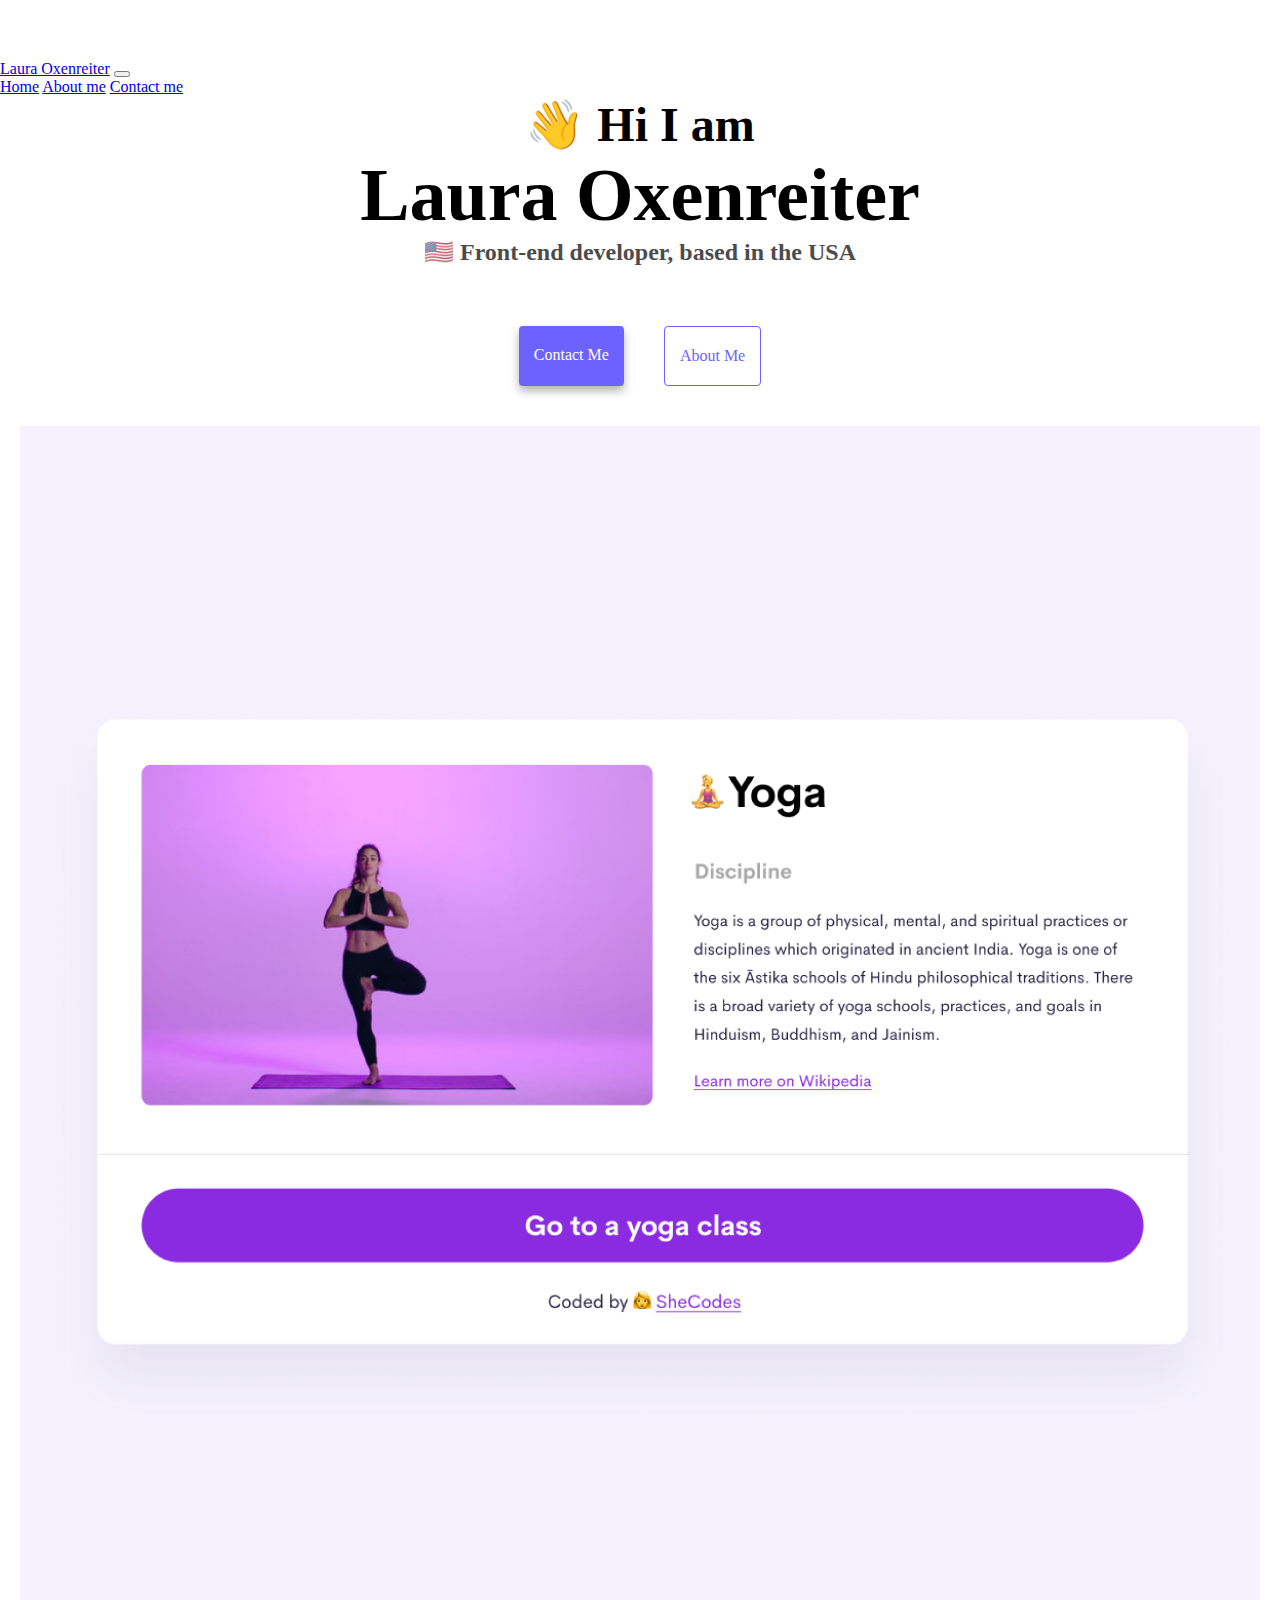
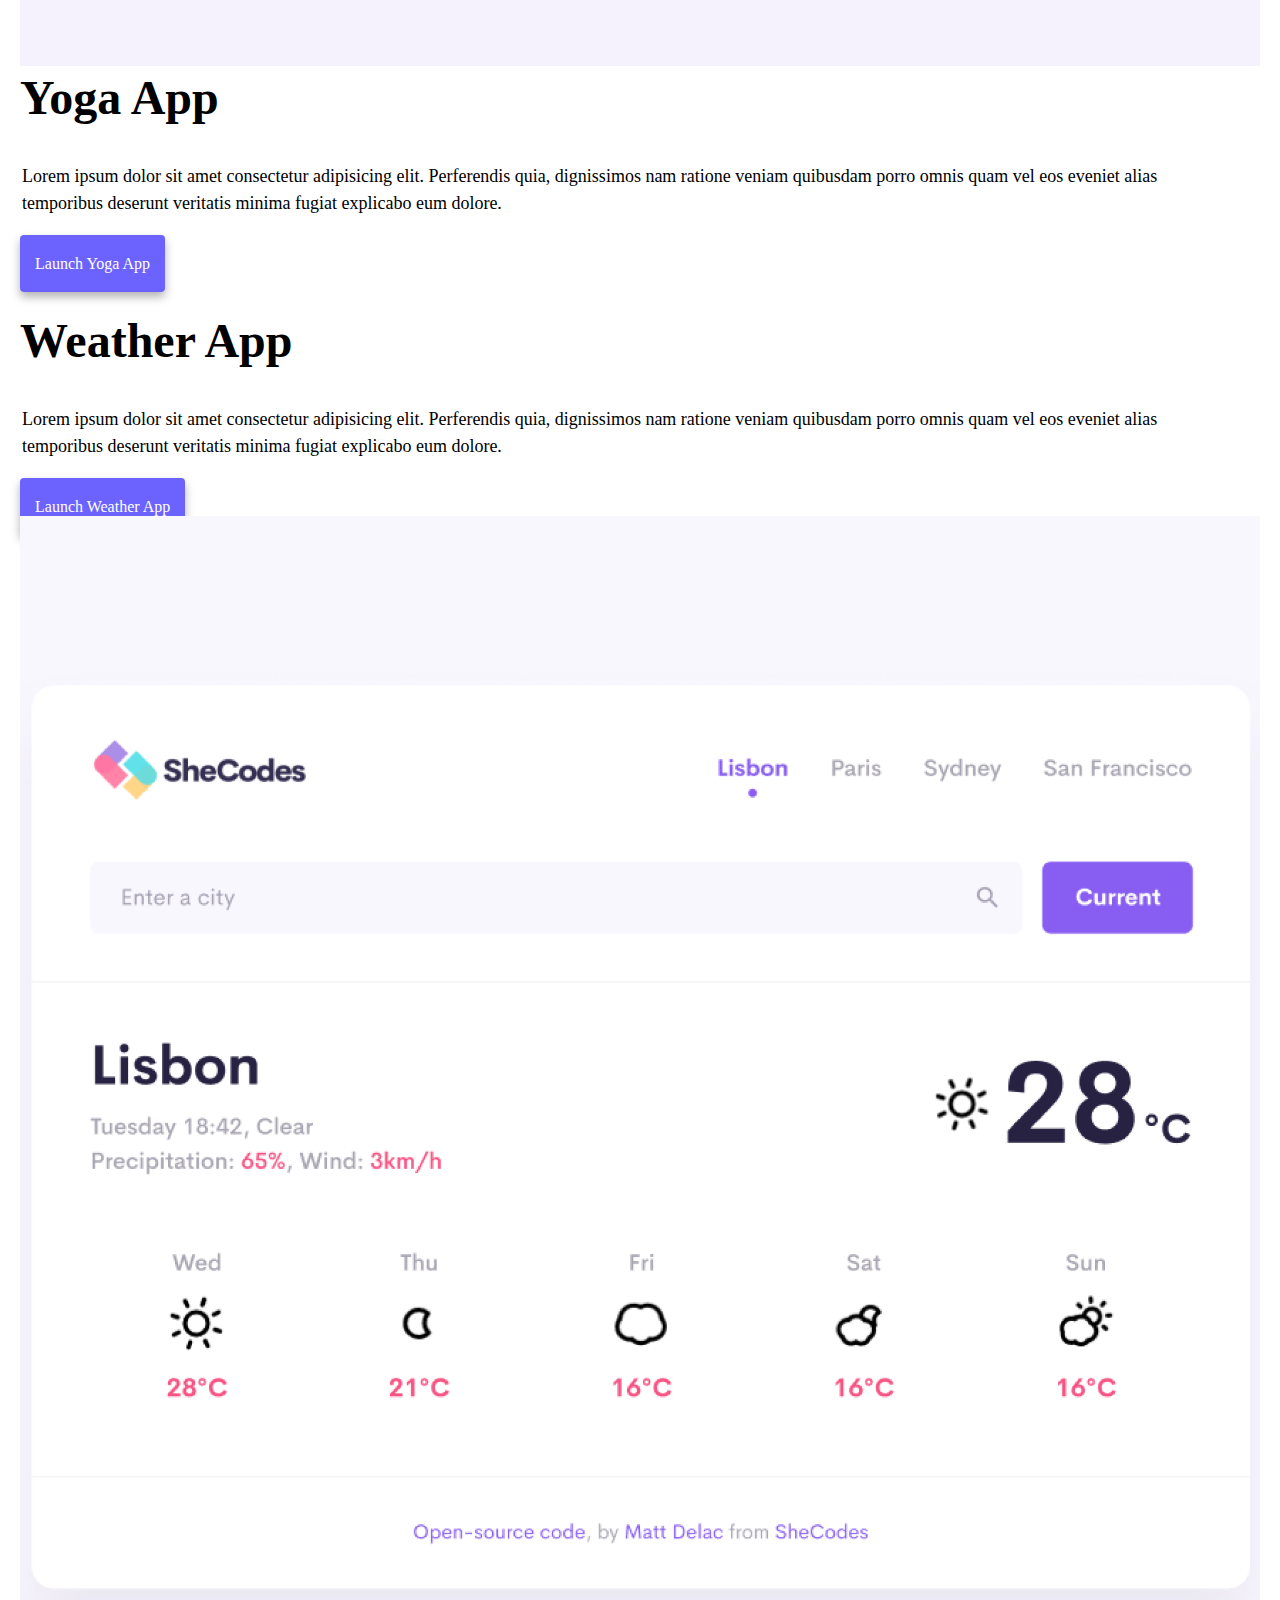
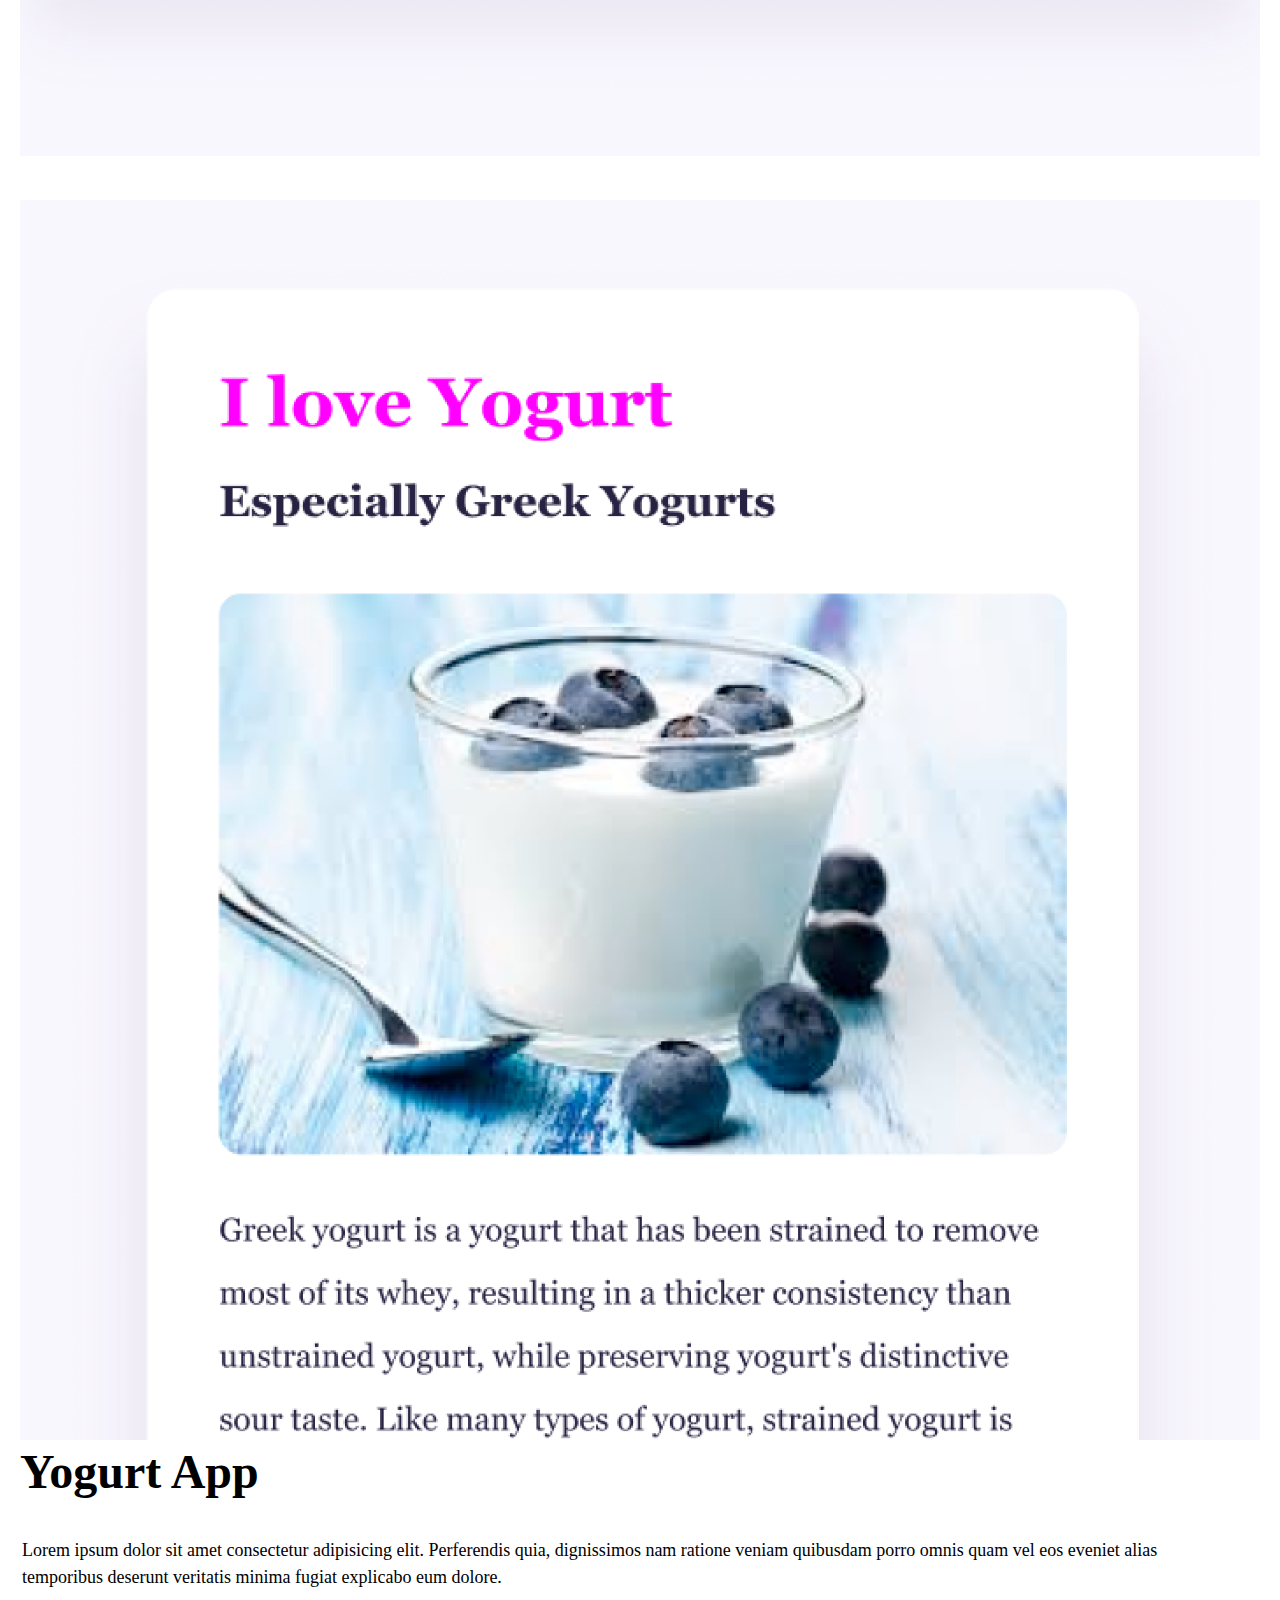
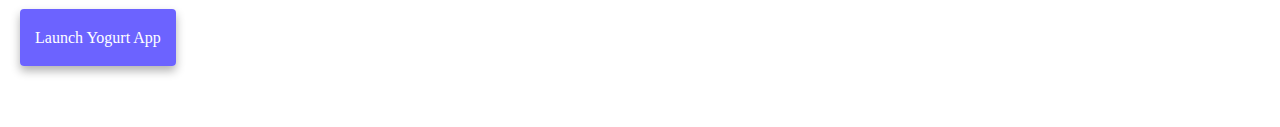
==== index.html @ 9e2fca7a "Added all files from CodeSandbox" ====
<!DOCTYPE html>
<html lang="en">
  <head>
    <meta charset="UTF-8" />
    <meta http-equiv="X-UA-Compatible" content="IE=edge" />
    <meta name="viewport" content="width=device-width, initial-scale=1.0" />
    <title>Home | Front-end developer Laura Oxenreiter</title>

    <script
      src="https://cdn.jsdelivr.net/npm/bootstrap@5.0.2/dist/js/bootstrap.bundle.min.js"
      integrity="sha384-MrcW6ZMFYlzcLA8Nl+NtUVF0sA7MsXsP1UyJoMp4YLEuNSfAP+JcXn/tWtIaxVXM"
      crossorigin="anonymous"
    ></script>
    <link
      href="https://cdn.jsdelivr.net/npm/bootstrap@5.0.2/dist/css/bootstrap.min.css"
      rel="stylesheet"
      integrity="sha384-EVSTQN3/azprG1Anm3QDgpJLIm9Nao0Yz1ztcQTwFspd3yD65VohhpuuCOmLASjC"
      crossorigin="anonymous"
    />
    <link rel="stylesheet" href="style.css" />
  </head>
  <body>
    <nav
      class="navbar navbar-expand-lg width=100% fixed-top navbar-light bg-light"
    >
      <div class="container-fluid">
        <a class="navbar-brand" href="#">Laura Oxenreiter</a>
        <button
          class="navbar-toggler"
          type="button"
          data-bs-toggle="collapse"
          data-bs-target="#navbarNavAltMarkup"
          aria-controls="navbarNavAltMarkup"
          aria-expanded="false"
          aria-label="Toggle navigation"
        >
          <span class="navbar-toggler-icon"></span>
        </button>
        <div class="collapse navbar-collapse" id="navbarNavAltMarkup">
          <div class="navbar-nav">
            <a class="nav-link active" aria-current="page" href="#">Home</a>
            <a class="nav-link" href="about.html">About me</a>
            <a class="nav-link" href="about.html#contact">Contact me</a>
          </div>
        </div>
      </div>
    </nav>
    <h2>👋 Hi I am</h2>
    <h1>Laura Oxenreiter</h1>
    <h3>🇺🇸 Front-end developer, based in the USA</h3>
    <div class="navigation-links">
      <a href="about.html#contact" class="contact-link">Contact me</a>
      <a href="about.html" class="about-link">About me</a>
    </div>
    <div class="container">
      <div class="row">
        <div class="col-6">
          <img src="images/yoga.png" width="100%" />
        </div>
        <div class="col-6">
          <h2 class="appNames mt-3">Yoga App</h2>
          <p class="projectDesc">
            Lorem ipsum dolor sit amet consectetur adipisicing elit. Perferendis
            quia, dignissimos nam ratione veniam quibusdam porro omnis quam vel
            eos eveniet alias temporibus deserunt veritatis minima fugiat
            explicabo eum dolore.
          </p>
          <a href="#" class="projectLinks">Launch Yoga App</a>
        </div>
      </div>
    </div>
    <div class="container">
      <div class="row">
        <div class="col-6">
          <h2 class="appNames">Weather App</h2>
          <p class="projectDesc">
            Lorem ipsum dolor sit amet consectetur adipisicing elit. Perferendis
            quia, dignissimos nam ratione veniam quibusdam porro omnis quam vel
            eos eveniet alias temporibus deserunt veritatis minima fugiat
            explicabo eum dolore.
          </p>
          <div class="mb-5">
            <a href="#" class="projectLinks">Launch Weather App</a>
          </div>
        </div>
        <div class="col-6">
          <img src="images/weather.png" width="100%" />
        </div>
      </div>
    </div>
    <div class="container">
      <div class="row">
        <div class="col-6 mt-2">
          <img src="images/yogurt.png" width="100%" />
        </div>
        <div class="col-6">
          <h2 class="appNames mt-3">Yogurt App</h2>
          <p class="projectDesc">
            Lorem ipsum dolor sit amet consectetur adipisicing elit. Perferendis
            quia, dignissimos nam ratione veniam quibusdam porro omnis quam vel
            eos eveniet alias temporibus deserunt veritatis minima fugiat
            explicabo eum dolore.
          </p>
          <a href="#" class="projectLinks">Launch Yogurt App</a>
        </div>
      </div>
    </div>
  </body>
</html>
---- style.css ----
:root {
  --primary-color: #6c63ff;
  --secondary-color: #f5f2fe;
  --box-shadow: 0 5px 10px rgba(0, 0, 0, 0.3);
}

body {
  margin: 60px auto;
}

h1,
h2,
h3 {
  text-align: center;
  margin: 0;
}

h1 {
  font-size: 74px;
}

h2 {
  font-size: 48px;
}

h3 {
  font-size: 24px;
  opacity: 0.7;
}

p {
  padding: 20px;
  border-radius: 4px;
  font-size: 18px;
  line-height: 1.5;
  text-align: center;
}

.navigation-links {
  display: flex;
  margin-top: 40px;
  justify-content: center;
}

.navigation-links a {
  margin: 20px;
  border-radius: 4px;
  padding: 20px 15px;
  text-decoration: none;
  text-transform: capitalize;
}
.appNames {text-align: left;}
.container {padding: 20px;}
.projectLinks {text-decoration: none; color: white; background: var(--primary-color); border-radius: 4px; box-shadow: var(--box-shadow); padding: 20px 15px;
}

.projectDesc {text-align: left; padding-left: 2px;}

.contact-link {
  background: var(--primary-color);
  box-shadow: var(--box-shadow);
  color: white;
}

.about-link {
  color: var(--primary-color);
  border: 1px solid var(--primary-color);
}

.homepage-link {
  color: var(--primary-color);
  text-align: center;
  display: block;
}

.about-paragraphs {
  display: flex;
  margin: 30px 0;
}

.about-paragraphs p {
  margin: 10px;
}

.aboutMeDesc {max-width:100%;}
.aboutProjImages {padding: 8px;}
.email-link {
  display: flex;
  justify-content: center;
  color: var(--primary-color);
  font-size: 28px;
  text-decoration: none;
}

.email-link:hover {
  text-decoration: underline;
}
.images {
  width=100%;
}
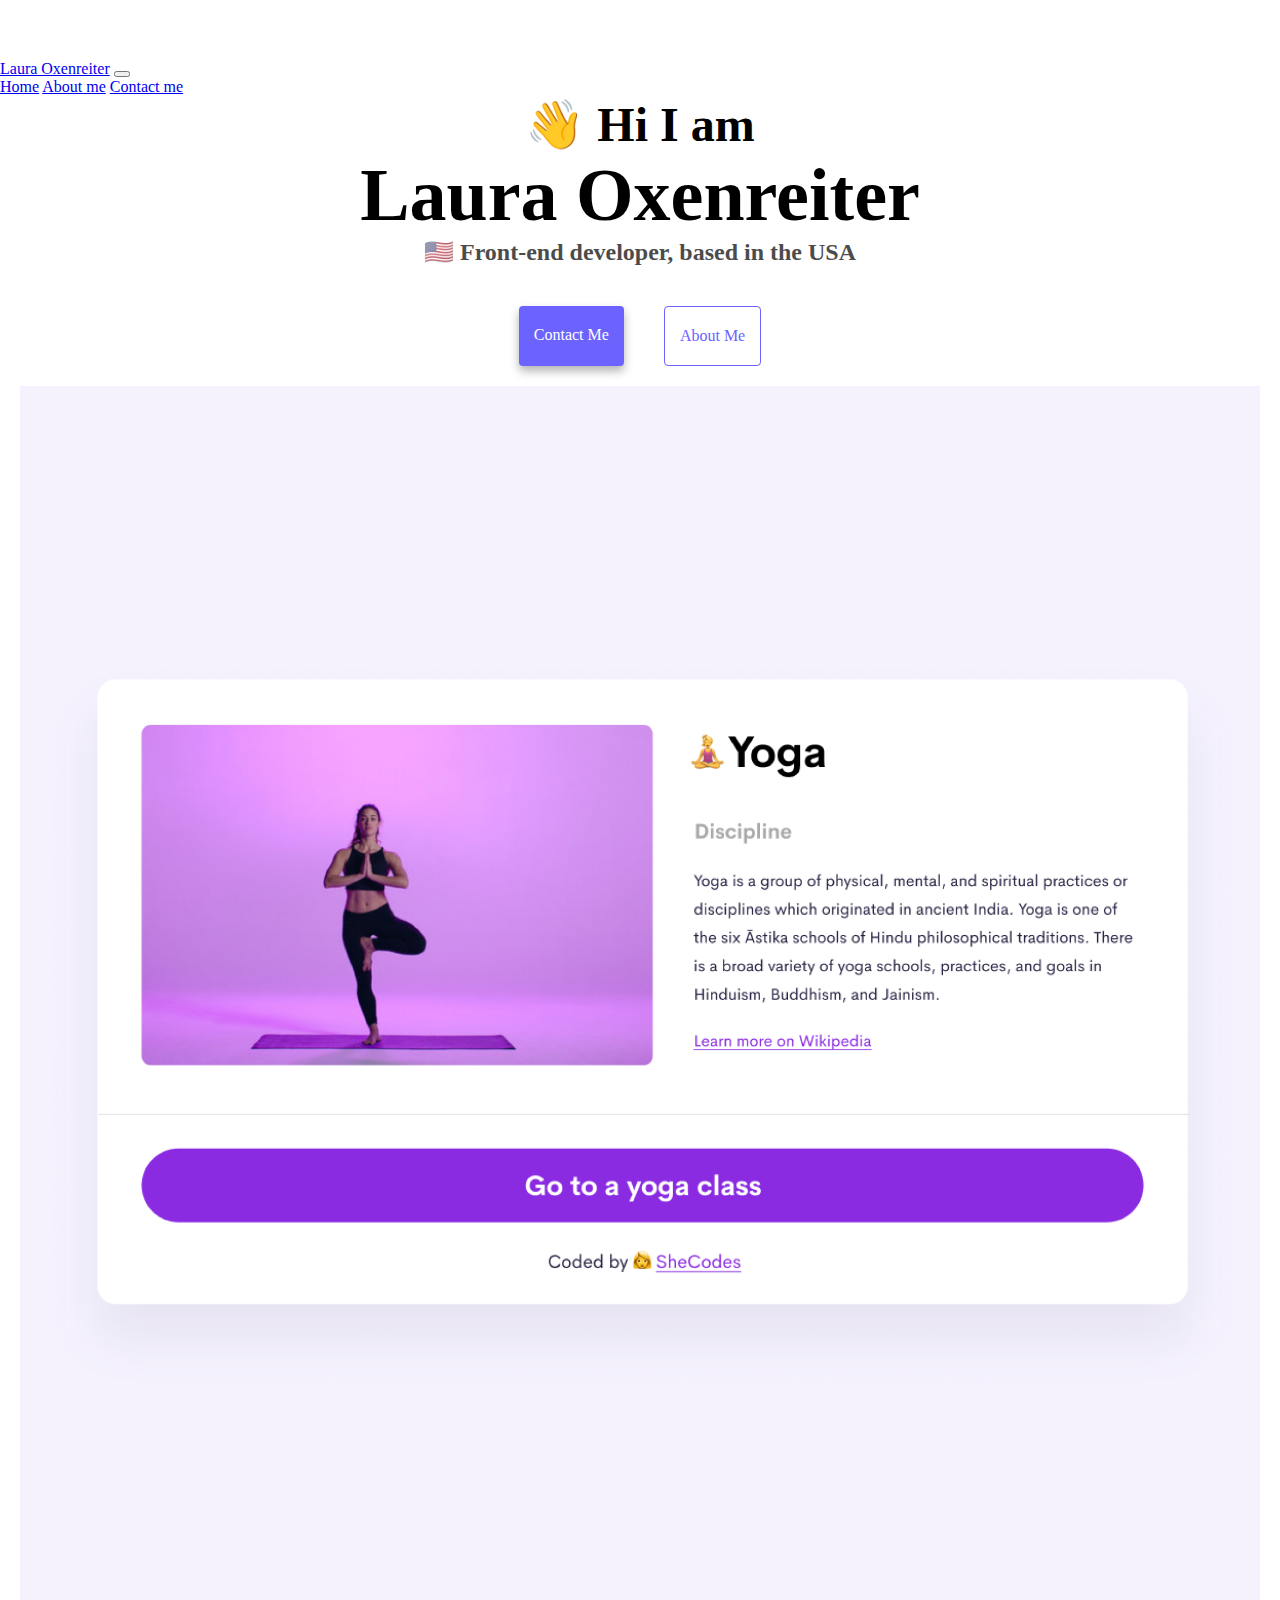
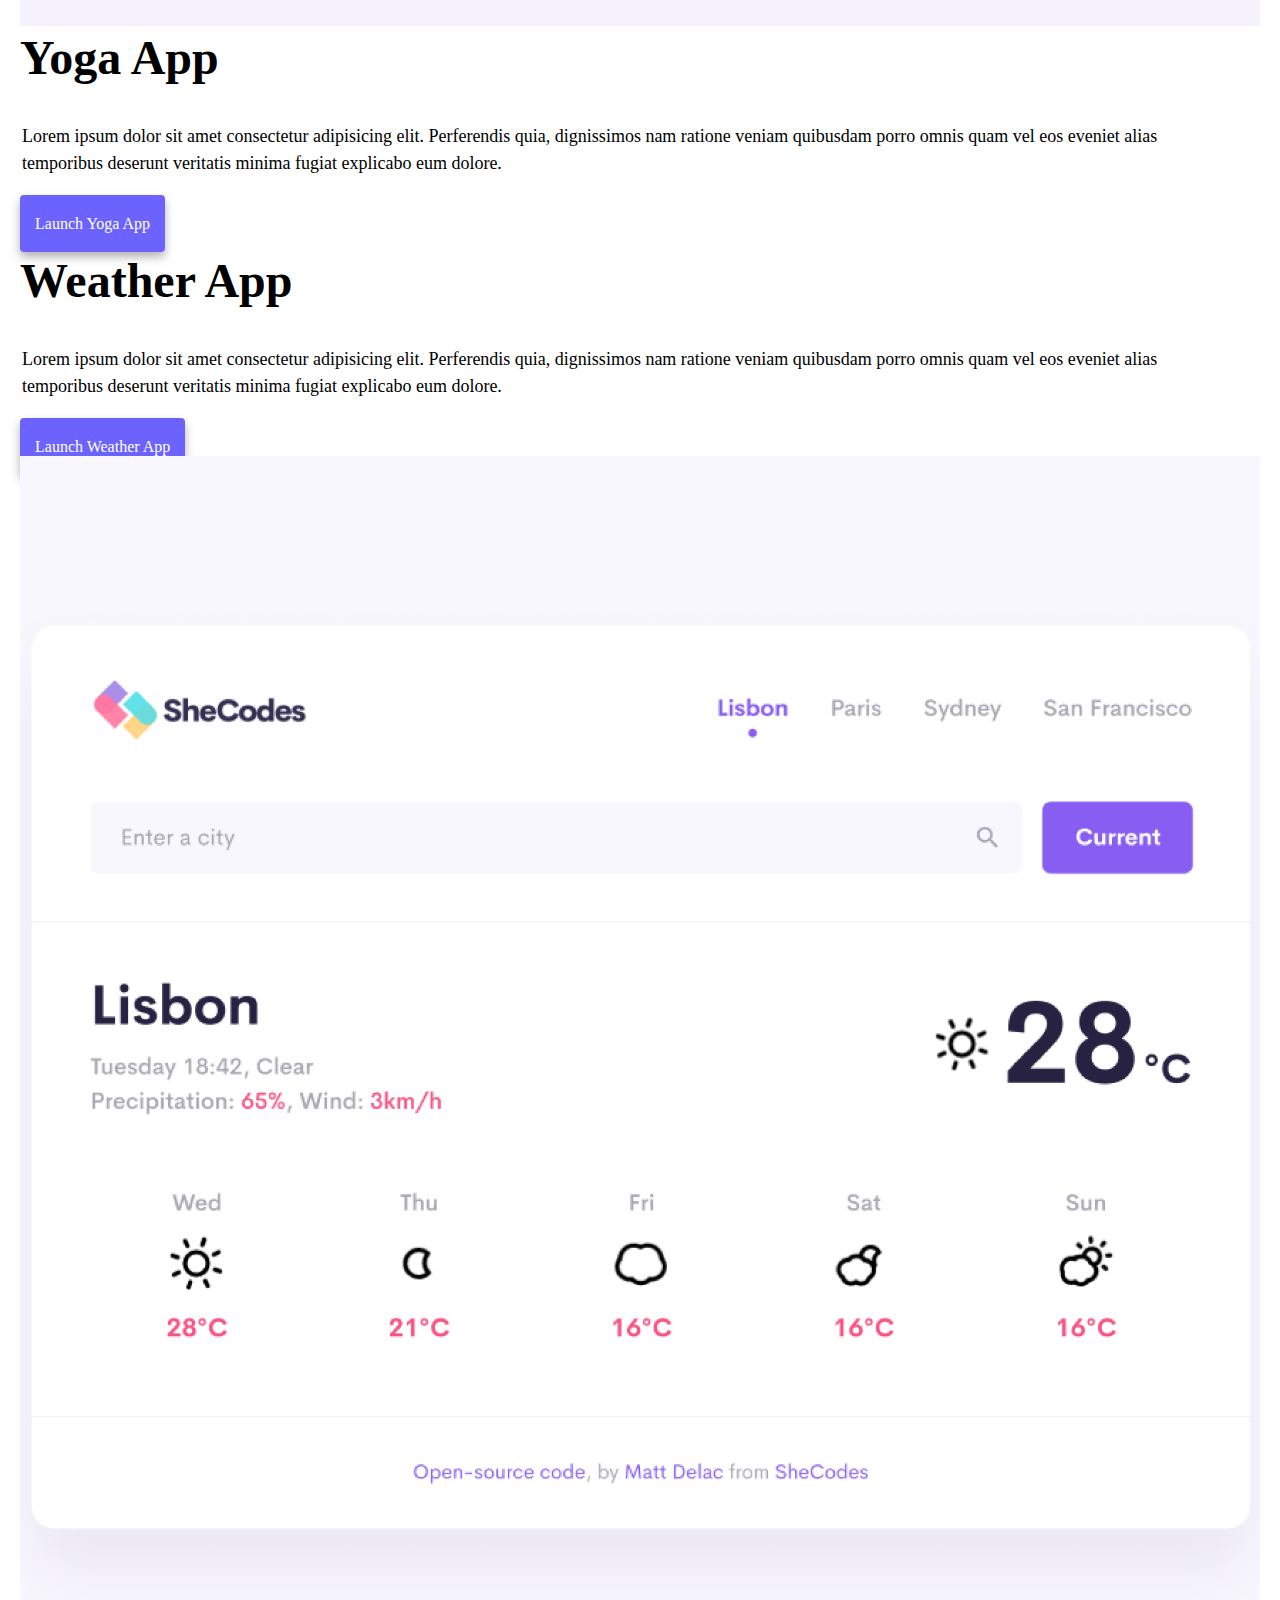
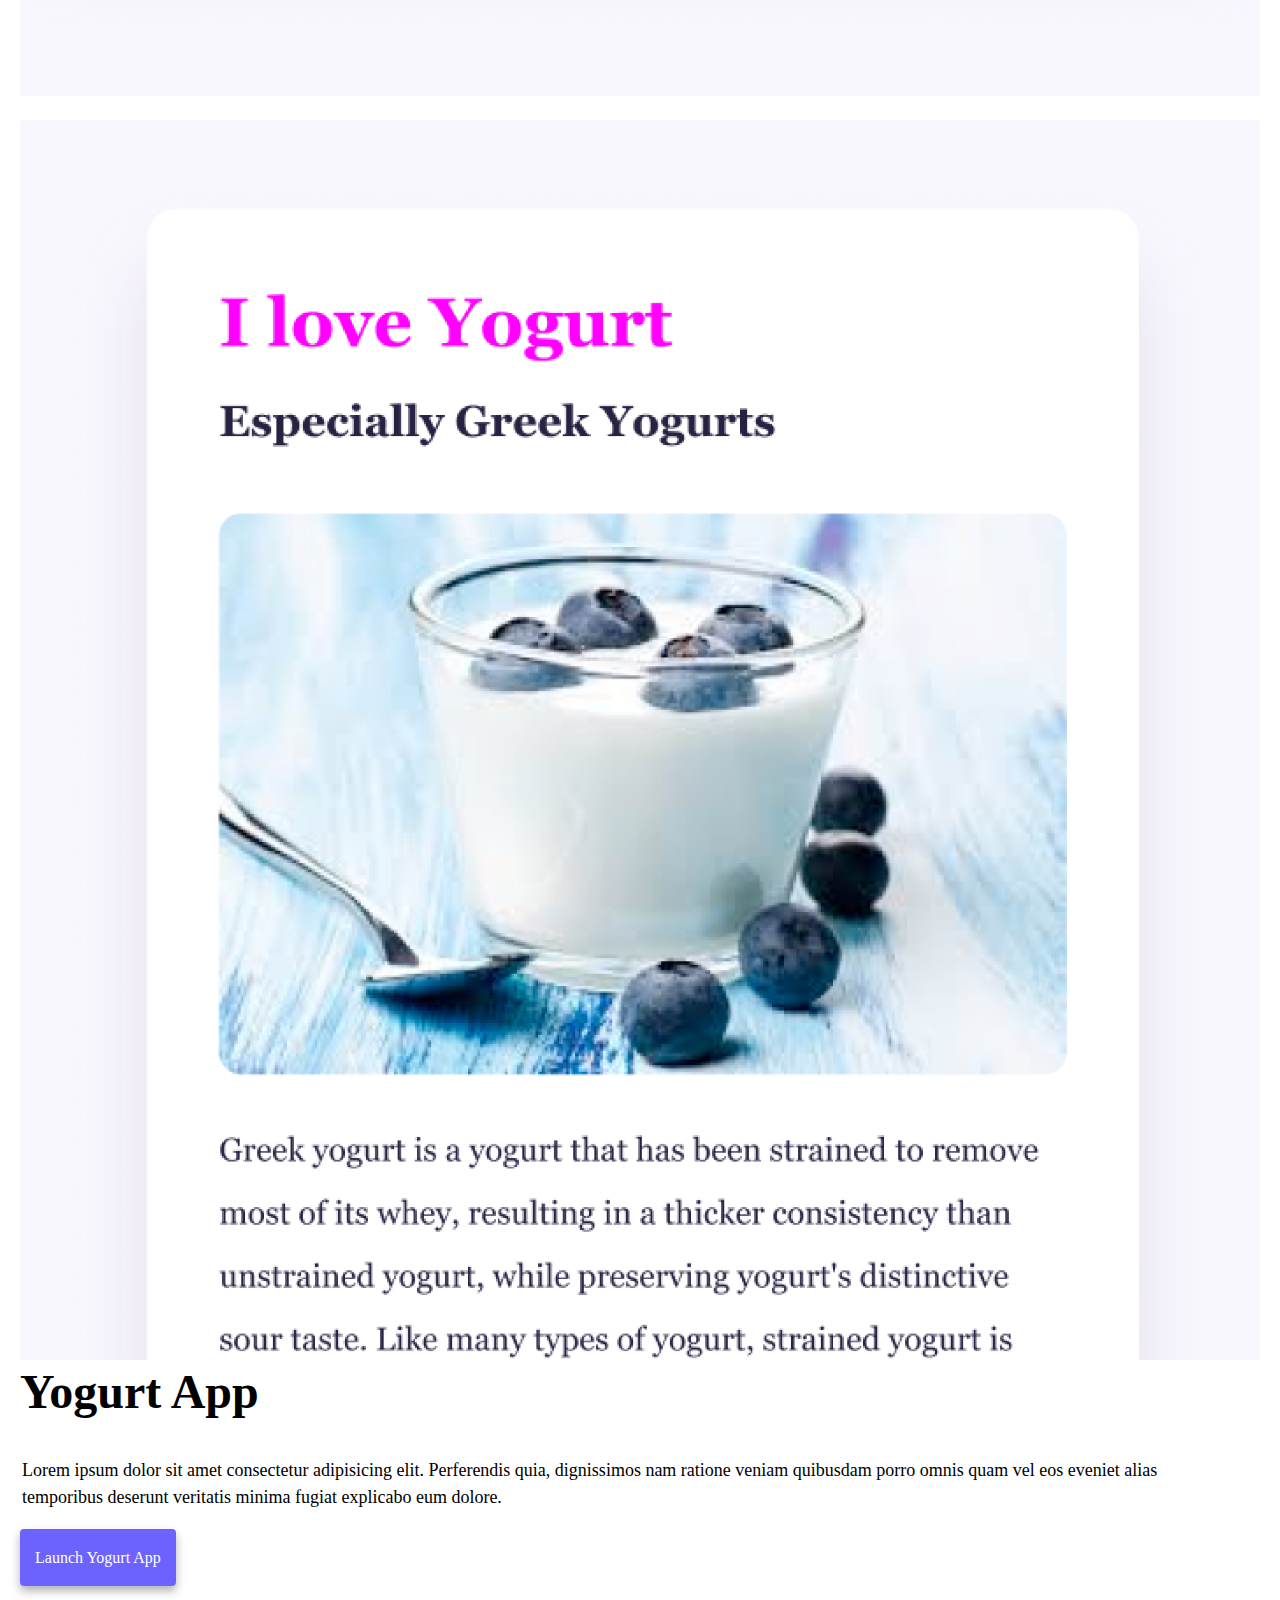
==== commit 40e9afd5: "Adjusted some margins, styling" ====
--- a/index.html
+++ b/index.html
@@ -4,6 +4,10 @@
     <meta charset="UTF-8" />
     <meta http-equiv="X-UA-Compatible" content="IE=edge" />
     <meta name="viewport" content="width=device-width, initial-scale=1.0" />
+    <meta
+      name="description"
+      content="Laura Oxenreiter is a beginner web developer based in Pittsburgh, PA."
+    />
     <title>Home | Front-end developer Laura Oxenreiter</title>
 
     <script
@@ -24,7 +28,7 @@
       class="navbar navbar-expand-lg width=100% fixed-top navbar-light bg-light"
     >
       <div class="container-fluid">
-        <a class="navbar-brand" href="#">Laura Oxenreiter</a>
+        <a class="navbar-brand" href="#" title="Home">Laura Oxenreiter</a>
         <button
           class="navbar-toggler"
           type="button"
@@ -38,9 +42,13 @@
         </button>
         <div class="collapse navbar-collapse" id="navbarNavAltMarkup">
           <div class="navbar-nav">
-            <a class="nav-link active" aria-current="page" href="#">Home</a>
-            <a class="nav-link" href="about.html">About me</a>
-            <a class="nav-link" href="about.html#contact">Contact me</a>
+            <a class="nav-link active" aria-current="page" href="#" title="Home"
+              >Home</a
+            >
+            <a class="nav-link" href="about.html" title="About">About me</a>
+            <a class="nav-link" href="about.html#contact" title="Contact"
+              >Contact me</a
+            >
           </div>
         </div>
       </div>
@@ -49,15 +57,22 @@
     <h1>Laura Oxenreiter</h1>
     <h3>🇺🇸 Front-end developer, based in the USA</h3>
     <div class="navigation-links">
-      <a href="about.html#contact" class="contact-link">Contact me</a>
-      <a href="about.html" class="about-link">About me</a>
+      <a href="about.html#contact" class="contact-link" title="Contact"
+        >Contact me</a
+      >
+      <a href="about.html" class="about-link" title="About">About me</a>
     </div>
     <div class="container">
       <div class="row">
-        <div class="col-6">
-          <img src="images/yoga.png" width="100%" />
+        <div class="col-sm-6">
+          <img
+            src="images/yoga.png"
+            width="100%"
+            alt="woman doing yoga"
+            class="projectPic"
+          />
         </div>
-        <div class="col-6">
+        <div class="col-sm-6">
           <h2 class="appNames mt-3">Yoga App</h2>
           <p class="projectDesc">
             Lorem ipsum dolor sit amet consectetur adipisicing elit. Perferendis
@@ -65,13 +80,13 @@
             eos eveniet alias temporibus deserunt veritatis minima fugiat
             explicabo eum dolore.
           </p>
-          <a href="#" class="projectLinks">Launch Yoga App</a>
+          <a href="#" class="projectLinks" title="Yoga App">Launch Yoga App</a>
         </div>
       </div>
     </div>
     <div class="container">
       <div class="row">
-        <div class="col-6">
+        <div class="col-sm-6">
           <h2 class="appNames">Weather App</h2>
           <p class="projectDesc">
             Lorem ipsum dolor sit amet consectetur adipisicing elit. Perferendis
@@ -79,21 +94,33 @@
             eos eveniet alias temporibus deserunt veritatis minima fugiat
             explicabo eum dolore.
           </p>
-          <div class="mb-5">
-            <a href="#" class="projectLinks">Launch Weather App</a>
+          <div>
+            <a href="#" class="projectLinks" title="Weather App"
+              >Launch Weather App</a
+            >
           </div>
         </div>
-        <div class="col-6">
-          <img src="images/weather.png" width="100%" />
+        <div class="col-sm-6">
+          <img
+            src="images/weather.png"
+            width="100%"
+            alt="forecast for Lisbon"
+            class="projectPic"
+          />
         </div>
       </div>
     </div>
     <div class="container">
       <div class="row">
-        <div class="col-6 mt-2">
-          <img src="images/yogurt.png" width="100%" />
+        <div class="col-sm-6">
+          <img
+            src="images/yogurt.png"
+            width="100%"
+            alt="yogurt with blueberries"
+            class="projectPic"
+          />
         </div>
-        <div class="col-6">
+        <div class="col-sm-6">
           <h2 class="appNames mt-3">Yogurt App</h2>
           <p class="projectDesc">
             Lorem ipsum dolor sit amet consectetur adipisicing elit. Perferendis
@@ -101,7 +128,9 @@
             eos eveniet alias temporibus deserunt veritatis minima fugiat
             explicabo eum dolore.
           </p>
-          <a href="#" class="projectLinks">Launch Yogurt App</a>
+          <a href="#" class="projectLinks" title="Yogurt App"
+            >Launch Yogurt App</a
+          >
         </div>
       </div>
     </div>
--- a/style.css
+++ b/style.css
@@ -38,7 +38,7 @@
 
 .navigation-links {
   display: flex;
-  margin-top: 40px;
+  margin-top: 20px;
   justify-content: center;
 }
 
@@ -49,12 +49,25 @@
   text-decoration: none;
   text-transform: capitalize;
 }
-.appNames {text-align: left;}
-.container {padding: 20px;}
-.projectLinks {text-decoration: none; color: white; background: var(--primary-color); border-radius: 4px; box-shadow: var(--box-shadow); padding: 20px 15px;
+.appNames {
+  text-align: left;
+}
+.container {
+  padding: 0px 20px 20px 20px;
+}
+.projectLinks {
+  text-decoration: none;
+  color: white;
+  background: var(--primary-color);
+  border-radius: 4px;
+  box-shadow: var(--box-shadow);
+  padding: 20px 15px;
 }
 
-.projectDesc {text-align: left; padding-left: 2px;}
+.projectDesc {
+  text-align: left;
+  padding-left: 2px;
+}
 
 .contact-link {
   background: var(--primary-color);
@@ -82,8 +95,12 @@
   margin: 10px;
 }
 
-.aboutMeDesc {max-width:100%;}
-.aboutProjImages {padding: 8px;}
+.aboutMeDesc {
+  max-width: 100%;
+}
+.aboutProjImages {
+  padding: 8px;
+}
 .email-link {
   display: flex;
   justify-content: center;
@@ -96,5 +113,26 @@
   text-decoration: underline;
 }
 .images {
-  width=100%;
+  width: 100%;
 }
+
+@media (max-width: 576px) {
+  .projectPic {
+    display: none;
+  }
+  h1 {
+    font-size: 52px;
+  }
+  h2 {
+    font-size: 36px;
+  }
+  .projectLinks {
+    display: block;
+    margin: 0 auto;
+    text-align: center;
+  }
+  .appNames,
+  .projectDesc {
+    text-align: center;
+  }
+}
